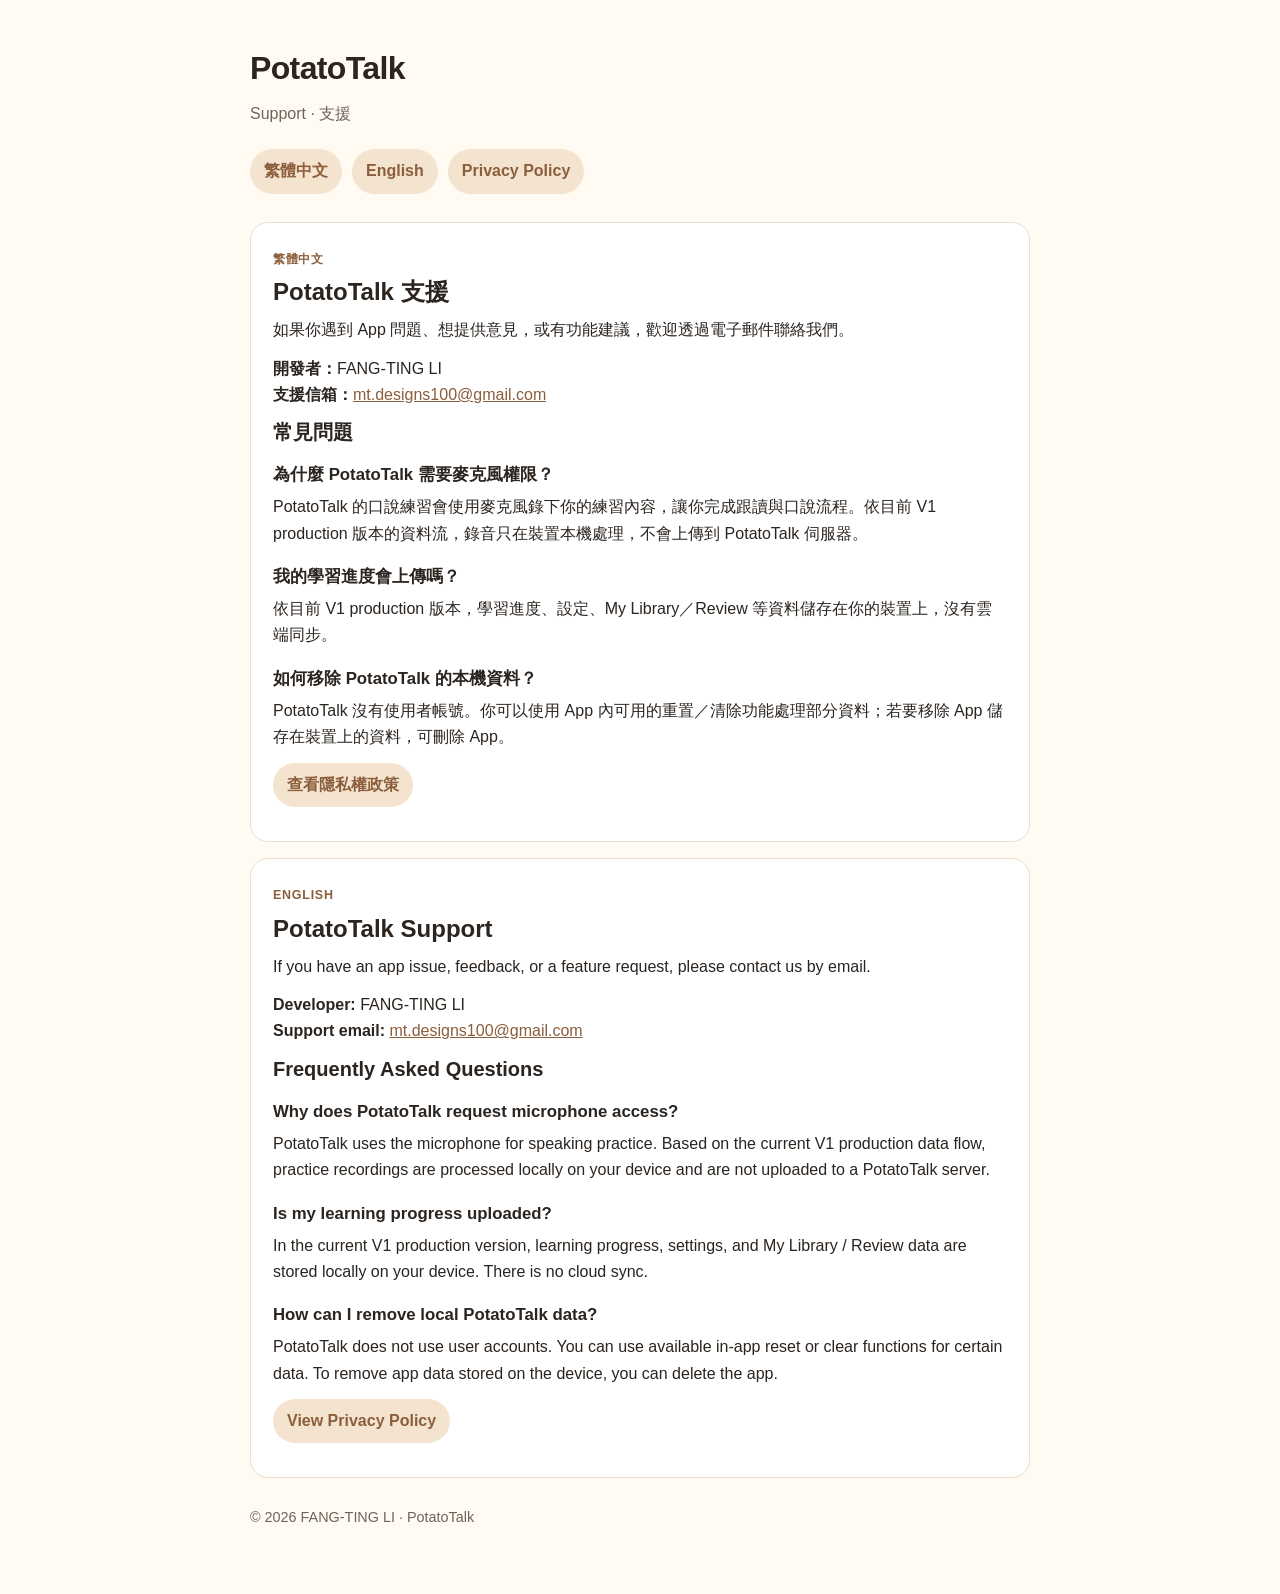
==== index.html @ c1cbaf7c "Add files via upload" ====
<!doctype html>
<html lang="zh-Hant">
<head>
  <meta charset="utf-8" />
  <meta name="viewport" content="width=device-width, initial-scale=1" />
  <title>PotatoTalk Support</title>
  <meta name="description" content="PotatoTalk support, contact information, and privacy policy." />
  <link rel="stylesheet" href="styles.css" />
</head>
<body>
<main>
  <header>
    <p class="brand">PotatoTalk</p>
    <p class="tagline">Support · 支援</p>
    <nav>
      <a href="#zh">繁體中文</a>
      <a href="#en">English</a>
      <a href="privacy.html">Privacy Policy</a>
    </nav>
  </header>

  <section id="zh">
    <span class="lang-label">繁體中文</span>
    <h1>PotatoTalk 支援</h1>
    <p>如果你遇到 App 問題、想提供意見，或有功能建議，歡迎透過電子郵件聯絡我們。</p>
    <p><strong>開發者：</strong>FANG-TING LI<br />
       <strong>支援信箱：</strong><a href="mailto:mt.designs100@gmail.com">mt.designs100@gmail.com</a></p>

    <h2>常見問題</h2>
    <h3>為什麼 PotatoTalk 需要麥克風權限？</h3>
    <p>PotatoTalk 的口說練習會使用麥克風錄下你的練習內容，讓你完成跟讀與口說流程。依目前 V1 production 版本的資料流，錄音只在裝置本機處理，不會上傳到 PotatoTalk 伺服器。</p>

    <h3>我的學習進度會上傳嗎？</h3>
    <p>依目前 V1 production 版本，學習進度、設定、My Library／Review 等資料儲存在你的裝置上，沒有雲端同步。</p>

    <h3>如何移除 PotatoTalk 的本機資料？</h3>
    <p>PotatoTalk 沒有使用者帳號。你可以使用 App 內可用的重置／清除功能處理部分資料；若要移除 App 儲存在裝置上的資料，可刪除 App。</p>

    <p><a class="button" href="privacy.html">查看隱私權政策</a></p>
  </section>

  <section id="en">
    <span class="lang-label">English</span>
    <h1>PotatoTalk Support</h1>
    <p>If you have an app issue, feedback, or a feature request, please contact us by email.</p>
    <p><strong>Developer:</strong> FANG-TING LI<br />
       <strong>Support email:</strong> <a href="mailto:mt.designs100@gmail.com">mt.designs100@gmail.com</a></p>

    <h2>Frequently Asked Questions</h2>
    <h3>Why does PotatoTalk request microphone access?</h3>
    <p>PotatoTalk uses the microphone for speaking practice. Based on the current V1 production data flow, practice recordings are processed locally on your device and are not uploaded to a PotatoTalk server.</p>

    <h3>Is my learning progress uploaded?</h3>
    <p>In the current V1 production version, learning progress, settings, and My Library / Review data are stored locally on your device. There is no cloud sync.</p>

    <h3>How can I remove local PotatoTalk data?</h3>
    <p>PotatoTalk does not use user accounts. You can use available in-app reset or clear functions for certain data. To remove app data stored on the device, you can delete the app.</p>

    <p><a class="button" href="privacy.html">View Privacy Policy</a></p>
  </section>

  <footer>© 2026 FANG-TING LI · PotatoTalk</footer>
</main>
</body>
</html>
---- styles.css ----
:root {
  color-scheme: light;
  --bg: #fffaf2;
  --card: #ffffff;
  --text: #2b241f;
  --muted: #6f645c;
  --line: #eadfce;
  --accent: #8b5e3c;
  --accent-soft: #f4e3cf;
}
* { box-sizing: border-box; }
body {
  margin: 0;
  font-family: -apple-system, BlinkMacSystemFont, "Segoe UI", sans-serif;
  background: var(--bg);
  color: var(--text);
  line-height: 1.65;
}
main { max-width: 820px; margin: 0 auto; padding: 42px 20px 64px; }
header { margin-bottom: 28px; }
.brand { font-size: 2rem; font-weight: 800; letter-spacing: -0.02em; margin: 0; }
.tagline { margin: 6px 0 0; color: var(--muted); }
nav { margin: 22px 0 0; display: flex; gap: 10px; flex-wrap: wrap; }
nav a, .button {
  display: inline-block;
  padding: 9px 14px;
  border-radius: 999px;
  background: var(--accent-soft);
  color: var(--accent);
  text-decoration: none;
  font-weight: 700;
}
section {
  background: var(--card);
  border: 1px solid var(--line);
  border-radius: 18px;
  padding: 22px;
  margin: 16px 0;
}
h1, h2, h3 { line-height: 1.25; }
h1 { margin: 0 0 10px; }
h2 { margin: 0 0 12px; font-size: 1.25rem; }
h3 { margin: 20px 0 8px; font-size: 1.05rem; }
p { margin: 8px 0 12px; }
ul { margin: 8px 0 12px; padding-left: 22px; }
a { color: var(--accent); }
.small { color: var(--muted); font-size: 0.93rem; }
.lang-label {
  display: inline-block;
  font-size: 0.78rem;
  font-weight: 800;
  letter-spacing: 0.06em;
  text-transform: uppercase;
  color: var(--accent);
  margin-bottom: 8px;
}
hr { border: 0; border-top: 1px solid var(--line); margin: 26px 0; }
footer { color: var(--muted); font-size: 0.9rem; margin-top: 28px; }
@media (max-width: 520px) {
  main { padding-top: 28px; }
  .brand { font-size: 1.7rem; }
  section { padding: 18px; border-radius: 15px; }
}
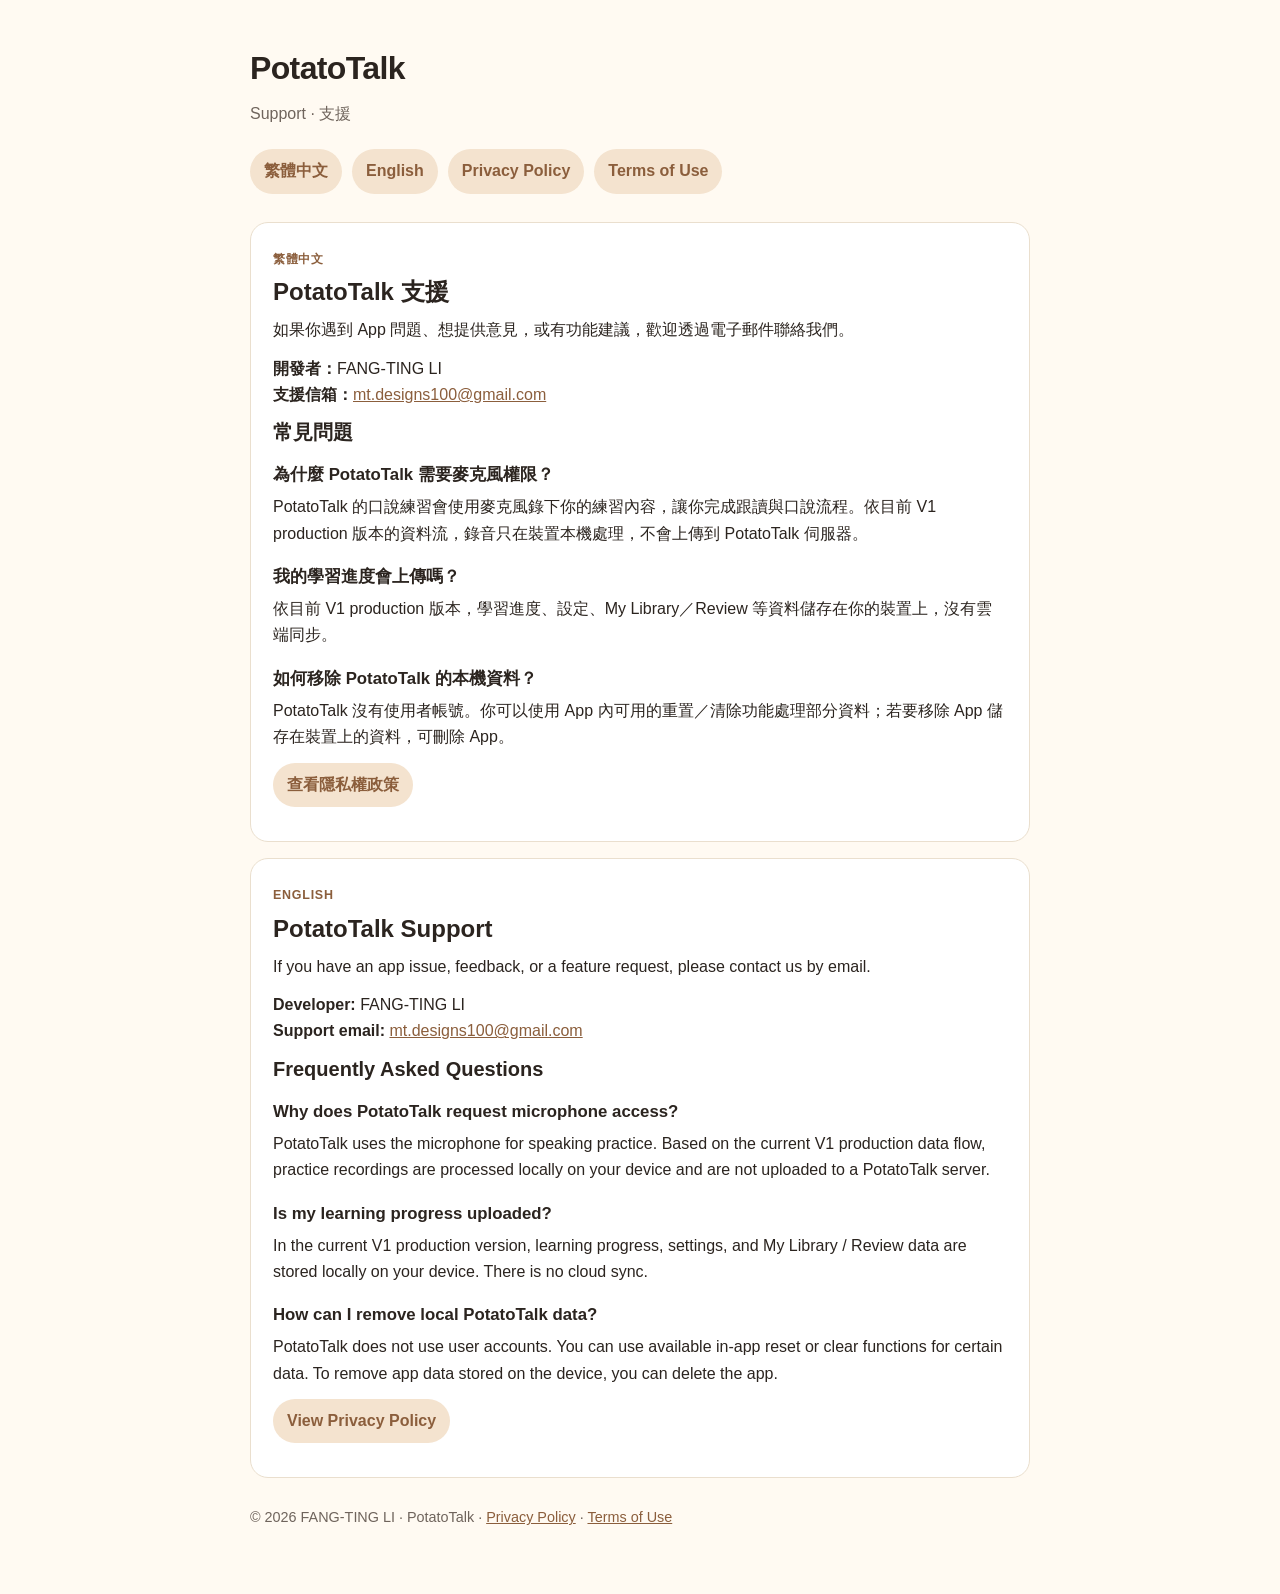
==== commit faf1df8c: "Add privacy and terms links" ====
--- a/index.html
+++ b/index.html
@@ -16,6 +16,9 @@
       <a href="#zh">繁體中文</a>
       <a href="#en">English</a>
       <a href="privacy.html">Privacy Policy</a>
+      <a href="https://www.apple.com/legal/internet-services/itunes/dev/stdeula/"
+   target="_blank"
+   rel="noopener noreferrer">Terms of Use</a>
     </nav>
   </header>
 
@@ -59,7 +62,13 @@
     <p><a class="button" href="privacy.html">View Privacy Policy</a></p>
   </section>
 
-  <footer>© 2026 FANG-TING LI · PotatoTalk</footer>
+ <footer>
+  © 2026 FANG-TING LI · PotatoTalk ·
+  <a href="privacy.html">Privacy Policy</a> ·
+  <a href="https://www.apple.com/legal/internet-services/itunes/dev/stdeula/"
+     target="_blank"
+     rel="noopener noreferrer">Terms of Use</a>
+</footer>
 </main>
 </body>
 </html>
